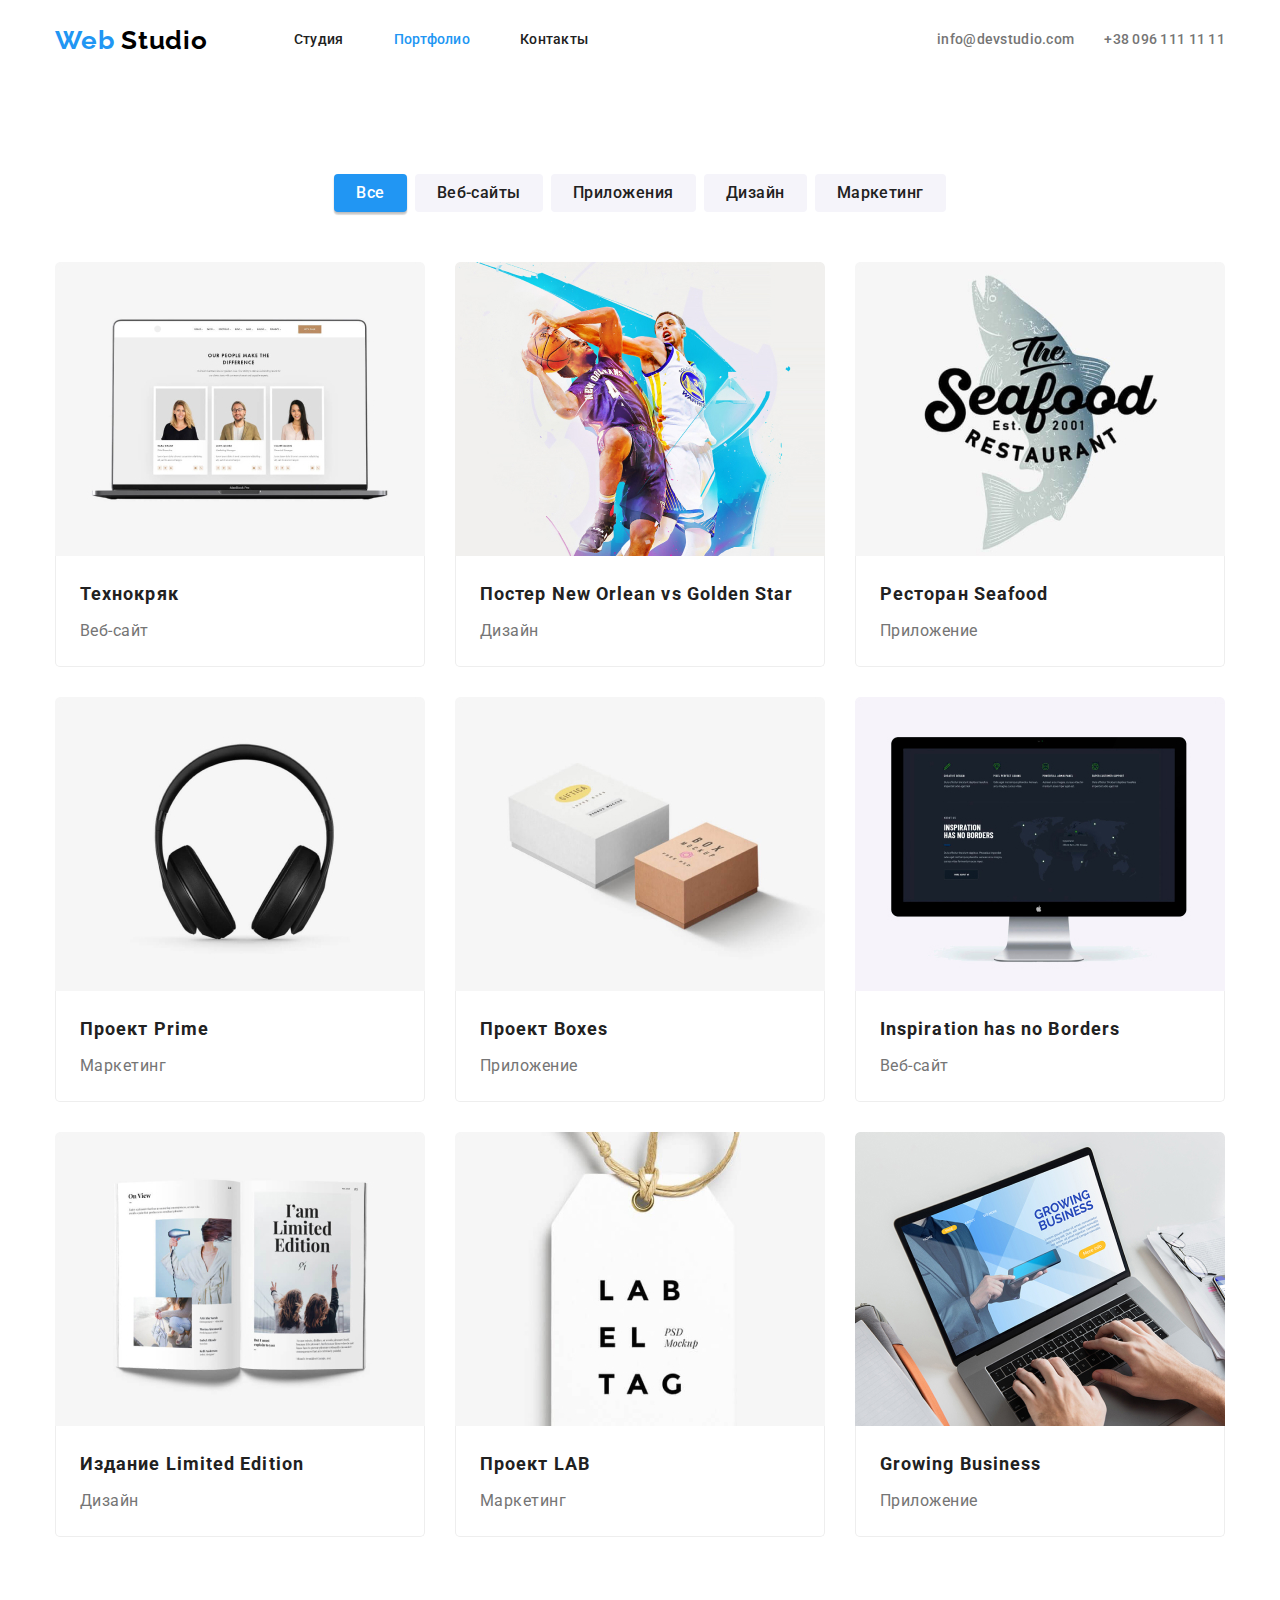
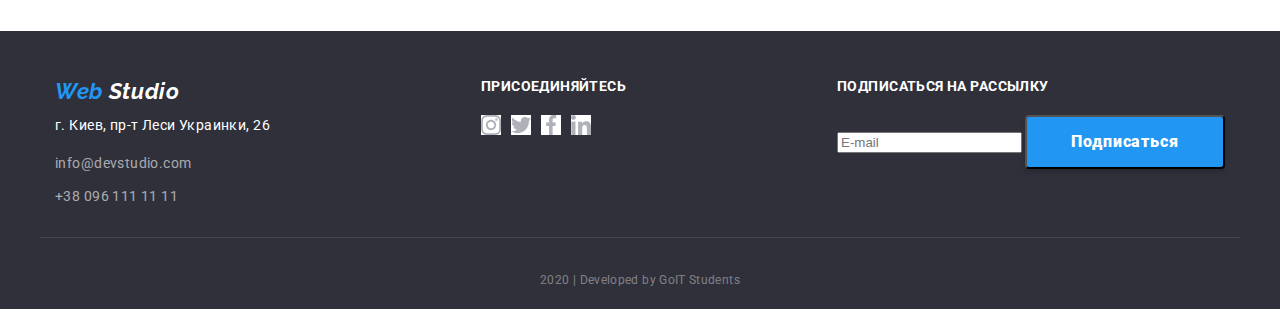
==== portfolio.html @ 49437a62 "initial" ====
<!DOCTYPE html>
<html lang="en">
<head>
  <meta charset="UTF-8">
  <meta name="viewport" content="width=device-width, initial-scale=1.0">
  <link href="https://fonts.googleapis.com/css2?family=Raleway:wght@700&family=Roboto:wght@400;500;700;900&display=swap" rel="stylesheet">
  <link rel="stylesheet" href="./css/styles.css">
  <title>Portfolio</title>
</head>
<body>
  <header>
    <div class="container topline">
      <nav class="main-nav"> 
        <a href="./index.html" class="logo ancor"><span class="web">Web</span> Studio</a>
  
        <ul class="site-nav list">
          <li class="item"><a href="./index.html" class="link ancor">Студия</a></li>
          <li class="item"><a href="./portfolio.html" class="link current ancor">Портфолио</a></li>
          <li class="item"><a href="#" class="link ancor">Контакты</a></li>
        </ul>
      </nav>
  
      <ul class="site-auth list">
        <li class="item"><a href="mailto:info@devstudio.com" class="link ancor">
          <!-- <img src="./images/mail.svg" alt="иконка"/> -->
          info@devstudio.com</a></li>
        <li class="item"><a href="tel:+380961111111" class="link ancor">
          <!-- <img src="./images/tel.svg" alt="иконка"/> -->
          +38 096 111 11 11</a></li>
      </ul>
    </div>
  </header>

  <main class="main">

  <!-- Filters -->
  <section class="filters">
    <h2 class="visually-hidden">Фильтры</h2> 
    <ul class="list container">
      <div class="filters-list">
        <li class="item"><a href="#" class="button-primary ancor">Все</a></li>
        <li class="item"><a href="#" class="button-secondary ancor">Веб-сайты</a></li>
        <li class="item"><a href="#" class="button-secondary ancor">Приложения</a></li>
        <li class="item"><a href="#" class="button-secondary ancor">Дизайн</a></li>
        <li class="item"><a href="#" class="button-secondary ancor">Маркетинг</a></li>
      </div>
    </ul>
  </section>

  
  <!-- Rows -->
  <section class="rows">
    <h1 class="visually-hidden">Примеры работ</h1> 
    <div class="container">
      <ul class="examples list flex-examples">
        <li class="flex-examples-elements">
          <a href="#"><img src="./images/techno.jpg" alt="Технокряк" width="370"></a>
          <div class="card-content">
            <p class="examples-text">Технокряк это современная площадка распространения коронавируса. Компании используют эту платформу для цифрового шпионажа и атак на защищённые сервера конкурентов.</p>
            <h2 class="examples-headings">Технокряк</h2>
            <p class="examples-type">Веб-сайт</p>
          </div>
        </li>
        <li class="flex-examples-elements">
          <a href="#"><img src="./images/poster.jpg" alt="Постер New Orlean vs Golden Stars" width="370"></a>
          <div class="card-content">
            <p class="examples-text">Технокряк это современная площадка распространения коронавируса. Компании используют эту платформу для цифрового шпионажа и атак на защищённые сервера конкурентов.</p>
            <h2 class="examples-headings">Постер New Orlean vs Golden Star</h2>
            <p class="examples-type">Дизайн</p>
          </div>
        </li>
        <li class="flex-examples-elements">
          <a href="#"><img src="./images/seafood.jpg" alt="Ресторан Seafood" width="370"></a>
          <div class="card-content">
            <p class="examples-text">Технокряк это современная площадка распространения коронавируса. Компании используют эту платформу для цифрового шпионажа и атак на защищённые сервера конкурентов.</p>
            <h2 class="examples-headings">Ресторан Seafood</h2>
            <p class="examples-type">Приложение</p>
          </div>
        </li>
        <li class="flex-examples-elements">
          <a href="#"><img src="./images/headphones.jpg" alt="Наушники" width="370"></a>
          <div class="card-content">
            <p class="examples-text">Технокряк это современная площадка распространения коронавируса. Компании используют эту платформу для цифрового шпионажа и атак на защищённые сервера конкурентов.</p>
            <h2 class="examples-headings">Проект Prime</h2>
            <p class="examples-type">Маркетинг</p>
          </div>
        </li>
        <li class="flex-examples-elements">
          <a href="#"><img src="./images/boxes.jpg" alt="Ящики" width="370"></a>
          <div class="card-content">
            <p class="examples-text">Технокряк это современная площадка распространения коронавируса. Компании используют эту платформу для цифрового шпионажа и атак на защищённые сервера конкурентов.</p>
            <h2 class="examples-headings">Проект Boxes</h2>
            <p class="examples-type">Приложение</p>
          </div>
        </li>
        <li class="flex-examples-elements">
          <a href="#"><img src="./images/comp.jpg" alt="Монитор" width="370"></a>
          <div class="card-content">
            <p class="examples-text">Технокряк это современная площадка распространения коронавируса. Компании используют эту платформу для цифрового шпионажа и атак на защищённые сервера конкурентов.</p>
            <h2 class="examples-headings">Inspiration has no Borders</h2>
            <p class="examples-type">Веб-сайт</p>
          </div>
        </li>
        <li class="flex-examples-elements">
          <a href="#"><img src="./images/magazine.jpg" alt="Журнал" width="370"></a>
          <div class="card-content">
            <p class="examples-text">Технокряк это современная площадка распространения коронавируса. Компании используют эту платформу для цифрового шпионажа и атак на защищённые сервера конкурентов.</p>
            <h2 class="examples-headings">Издание Limited Edition</h2>
            <p class="examples-type">Дизайн</p>
          </div>
        </li>
        <li class="flex-examples-elements">
          <a href="#"><img src="./images/lab.jpg" alt="Этикетка" width="370"></a>
          <div class="card-content">
            <p class="examples-text">Технокряк это современная площадка распространения коронавируса. Компании используют эту платформу для цифрового шпионажа и атак на защищённые сервера конкурентов.</p>
            <h2 class="examples-headings">Проект LAB</h2>
            <p class="examples-type">Маркетинг</p>
          </div>
        </li>
        <li class="flex-examples-elements">
          <a href="#"><img src="./images/desctop.jpg" alt="Ноутбук" width="370"></a>
          <div class="card-content">
            <p class="examples-text">Технокряк это современная площадка распространения коронавируса. Компании используют эту платформу для цифрового шпионажа и атак на защищённые сервера конкурентов.</p>
            <h2 class="examples-headings">Growing Business</h2>
            <p class="examples-type">Приложение</p>
          </div>
        </li>
    </ul>
     
    </div>
    
  </section>

</main>

 <!-- Footer -->  
 <footer class="footer">
  <div class="container footer-flex">
    <address class="address footer-container">
      <p class="footer-logo"><span class="web">Web</span> Studio</p>
      <p class="exact-address">г. Киев, пр-т Леси Украинки, 26</p> 
      <a href="mailto:info@devstudio.com" class="footer-contact ancor">info@devstudio.com</a>
      <a href="tel:+380961111111" class="footer-contact ancor">+38 096 111 11 11</a>
    </address>

    <div class="connect-container footer-container">
      <p class="connect">Присоединяйтесь</p>
    <ul class="list icons-footer">
      <li class="icon"><a href="#" aria-label="Ссылка на Instagram"><img src="./images/insta_white.svg" alt="Instagram"></a></li>
      <li class="icon"><a href="#" aria-label="Ссылка на Twitter"><img src="./images/twit.svg" alt="Twitter"></a></li>
      <li class="icon"><a href="#" aria-label="Ссылка на Facebook"><img src="./images/fb.svg" alt="Facebook"></a></li>
      <li class="icon"><a href="#" aria-label="Ссылка на Linkedin"><img src="./images/in.svg" alt="Linkedin"></a></li>
    </ul>
    </div>
      
    <div class="footer-container">
      <p class="connect">Подписаться на рассылку</p>
      <input type="email" placeholder="E-mail" class="email">
      <button class="button btn-add">Подписаться</button>
    </div>
    
  </div>
  <p class="copyright">2020 | Developed by GoIT Students </p> 

</footer>

</body>

</html>
---- css/styles.css ----
/* Палитра */
:root {
  --primary-text-color: #757575;
  --titles-text-color: #212121;
  --accent-text-color: #2196F3;
  --main-title-color: #FFFFFF;
  --logo-text-color: #000000;
  --header-background-color: #FFFFFF;
  --main-background-color: #ffffff;
  --team-background-color: #F5F4FA;
  --footer-background-color: #2F303A;
  --footer-opaque-color: rgba(255, 255, 255, 0.6);
  --signature-text-color: rgba(255, 255, 255, 0.4);
}

/* Утилиты */
html {
  box-sizing: border-box;
}

*,
*::before,
*::after {
  box-sizing: inherit;
}

/* хотя можно было просто к <ul> и <a> применить глобально */
.list {
  list-style: none;
  padding: 0;
  margin: 0;
}

.ancor {
  text-decoration: none;
}

img {
 display: block;
 max-width: 100%;
 height: auto;
}

h1, h2, h3 {
  margin-top: 0;
}

.visually-hidden {
  position: absolute;
  clip: rect(0 0 0 0);
  width: 1px;
  height: 1px;
  margin: -1px;
}

body {
  color: var(--primary-text-color);
  font-family: Roboto, sans-serif;
  font-weight: 400;
  font-size: 14px;
  line-height: 1.71;
  margin: 0;
}

.container {
  width: 1200px;
  padding-left: 15px;
  padding-right: 15px;
  margin-left: auto;
  margin-right: auto;
  /* outline: 1px solid red; */
 
}


/* Header */

header {
  background-color: var(--header-background-color);
}

.logo {
  display: block;
  padding-top: 25px;
  padding-bottom: 25px;

  font-family: Raleway;
  font-style: normal;
  font-weight: 700;
  font-size: 26px;
  line-height: 1.19;
  letter-spacing: 0.03em;
  color: var(--logo-text-color);
  }

.logo .web {
  color: var(--accent-text-color);
}

/* Whole header */
.topline {
  display: flex;
  align-items: center;
}


/* Main nav  */
.main-nav {
  display: flex;
  
}

/* Site nav */
.site-nav {
  display: flex;
  margin-left: 86px;
}

.site-nav .item + .item {
  margin-left: 50px;
}

.site-nav .link {
  display: block;
  padding-top: 32px;
  padding-bottom: 32px;

  font-weight: 500;
  line-height: 1.14;
  letter-spacing: 0.02em;
  color: var(--titles-text-color);
  
}

.site-nav .link:hover,
.site-nav .link:focus {
  color: var(--accent-text-color);
}

.site-nav .link.current {
  color: var(--accent-text-color);
}

/* Site auth */
.site-auth {
  display: flex;
  margin-left: auto;
}

.site-auth .item + .item {
  margin-left: 30px;
}

.site-auth .link {
  display: block;
  padding-top: 32px;
  padding-bottom: 32px;

  font-weight: 500;
  line-height: 1.14;
  letter-spacing: 0.02em;
  color: var(--primary-text-color);
}

.site-auth .link:hover,
.site-auth .link:focus {
  color: var(--accent-text-color);
}

/* Hero */
.hero {
  text-align: center;
}

.hero .hero-title {
  margin-top: o;
  margin-bottom: 46px;
  
  font-weight: 900;
  font-size: 44px;
  line-height: 1.36;
  letter-spacing: 0.06em;
  text-transform: uppercase;
  color: var(--main-title-color);
  background-color: #2196F3; /* will be removed later */
}

/* Buttons */
/* button for index.html */
.button {
  display: inline-block;
  border-radius: 4px;
  padding: 10px 32px;
  min-width: 200px;
  text-align: center;

  font-weight: 700;
  font-size: 16px;
  line-height: 1.87;
  letter-spacing: 0.06em;
  color: var(--main-title-color);
  background-color: var(--accent-text-color);
  box-shadow: 0px 4px 4px rgba(0, 0, 0, 0.15);

}

/* buttons for portfolio.html */
.button-primary {
  display: inline-block;
  border-radius: 4px;
  padding: 6px 22px;
  text-align: center;

  font-weight: 500;
  font-size: 16px;
  line-height: 1.62;
  letter-spacing: 0.03em;
  color: var(--main-title-color);
  background-color: var(--accent-text-color);
  box-shadow: 0px 2px 2px rgba(0, 0, 0, 0.12), 0px 1px 2px rgba(0, 0, 0, 0.08), 0px 3px 1px rgba(0, 0, 0, 0.1);

}

.button-secondary {
  display: inline-block;
  border-radius: 4px;
  padding: 6px 22px;
  text-align: center;

  font-weight: 500;
  font-size: 16px;
  line-height: 1.62;
  letter-spacing: 0.03em;
  color: var(--titles-text-color);
  background-color: var(--team-background-color);
}

/* Advantages */
.advantages {
  padding-top: 94px;
  
  background-color: var(--main-background-color);
}

.advantages-list {
  display: flex;
  flex-wrap: wrap;
  padding-bottom: 94px;

  border-bottom: 1px solid #ECECEC;
}

.advantages .advantages-titles {
  margin-bottom: 10px;

  font-weight: 700;
  font-size: 14px;
  line-height: 1.14x;
  letter-spacing: 0.03em;
  text-transform: uppercase;
  color: var(--titles-text-color);
}

.advantages .advantages-text {
  margin-top: 0;
  margin-bottom: 0;

  letter-spacing: 0.03em;
}

.list .advan-img {
  margin-bottom: 30px;
}

.advantages-item {
  width: calc((100% - 90px) / 4);
}

.advantages-item + .advantages-item {
  margin-left: 30px;
}

/* General for specialization, team and customers h2*/
.section-title {
  margin-bottom: 50px;

  font-weight: 700;
  font-size: 36px;
  line-height: 1.17;
  text-align: center;
  letter-spacing: 0.03em;
  color: var(--titles-text-color);
  
}

/* What we do */
.spec-list {
  display: flex;
  flex-wrap: wrap;
}

.spec-item {
  width: calc((100% - 60px) / 3);
}

.spec-item + .spec-item {
  margin-left: 30px;
}

.specialization {
  padding-top: 94px;
  padding-bottom: 94px;

  background-color: var(--main-background-color);
}

.specialization .spec-titles {
  font-weight: 700;
  font-size: 14px;
  line-height: 1.14;
  letter-spacing: 0.03em;
  text-transform: uppercase;
  color: var(--main-title-color);
  background-color: var(--accent-text-color); /* временно */
}

/* Our team */
.team {
  padding-top: 94px;
  padding-bottom: 94px;

  background-color: var(--team-background-color);
}

.team-list {
  display: flex;
  flex-grow: wrap;
}

.team-item {
  width: calc((100% - 90px) / 4);
  text-align: center;
  box-shadow: 0px 2px 1px rgba(0, 0, 0, 0.2), 0px 1px 1px rgba(0, 0, 0, 0.14), 0px 1px 3px rgba(0, 0, 0, 0.12);
  background: #FFFFFF;
  border-radius: 4px;
  overflow: hidden;
}

.team-item + .team-item {
  margin-left: 30px;
}

.team .team-names {
  padding-top: 30px;
  margin-bottom: 10px;

  font-weight: 500;
  font-size: 16px;
  line-height: 1.19;
  letter-spacing: 0.03em;
  color: var(--titles-text-color);
}

.team .team-jobs {
  margin-top: 0;
  margin-bottom: 16px;

  font-size: 16px;
  line-height: 1.19;
  letter-spacing: 0.03em;
}

.icons-list {
  display: flex;
  justify-content: center;
  padding-bottom: 24px;
}

.icons-list > li + li {
  margin-left: 10px;
}



/* Regular customers */
.customers {
  padding-top: 94px;
  padding-bottom: 94px;

  background-color: var(--main-background-color);
}

.customers-list {
  display: flex;
  flex-wrap: wrap;
  justify-content: center;
}

.customers-item {
  width: calc((100% - 150px) / 6);
}

.customers-item + .customers-item {
  margin-left: 30px;
}

/* Footer */
/* Adress  */
.footer {
  background-color: var(--footer-background-color);
}

.footer-flex {
  display: flex;
  justify-content: space-between;

  border-bottom: 1px solid rgba(255, 255, 255, 0.1);
}

.footer-container {
  display: block; 
}

.footer-logo {
  display: block;
  margin-top: 48px;
  margin-bottom: 10px;

  font-family: Raleway;
  font-weight: 700;
  font-size: 22px;
  line-height: 1.18;
  letter-spacing: 0.03em;
  color: var(--main-title-color);
}

.footer-logo .web{
  color: var(--accent-text-color);
}

.address {
  padding-bottom: 28px;
}
.address .exact-address {
  margin-top: 0;
  
  font-style: normal;
  letter-spacing: 0.03em;
  color: var(--main-title-color);
}

.address .footer-contact {
  display: block;
  margin-top: 9px;

  font-style: normal;
  letter-spacing: 0.03em;
  color: var(--footer-opaque-color);
}

/* Connect social  */
.icons-footer {
  display: flex;
}

.icons-footer .icon + .icon {
  margin-left: 10px;
}

.footer .connect {
  margin-top: 48px;
  margin-bottom: 21px;

  font-weight: 700;
  line-height: 1.14;
  letter-spacing: 0.03em;
  text-transform: uppercase;
  color: var(--main-title-color);
}

.connect .email {
  display: block;

  font-size: 16px;
  line-height: 1.87;
  letter-spacing: 0.03em;
  color: var(--footer-opaque-color);
}

input::placeholder {
  width: 270px;
}

.btn-add {
  font-weight: 900;
  font-family: Roboto;
}

.copyright {
  padding-top: 18px;
  padding-bottom: 17px;

  font-size: 12px;
  line-height: 2;
  text-align: center;
  letter-spacing: 0.03em;
  color: var(--signature-text-color);
}

/* Portfolio.css (exept buttons) */
/* Filters  */
.filters {
  padding-top: 93px;
  padding-bottom: 50px;
}

.filters-list {
  display: flex;
  justify-content: center;
}

.filters-list .item + .item {
  margin-left: 8px;
}

/* Examples  */
.rows {
  padding-bottom: 94px;
}
.flex-examples {
  display: flex;
  flex-wrap: wrap;
}

.flex-examples-elements {
  width: calc((100% - 60px) / 3);
  border-top-left-radius: 5px;
  border-top-right-radius: 5px;
  overflow: hidden;
}

.flex-examples-elements:not(:nth-child(3n)) {
  margin-right: 30px;
}

.flex-examples-elements:not(:nth-last-child(-n+3)) {
  margin-bottom: 30px;
}

.card-content {
  border-bottom: 1px solid #EEEEEE;
  border-left: 1px solid #EEEEEE;
  border-right: 1px solid #EEEEEE;
  border-bottom-left-radius: 5px;
  border-bottom-right-radius: 5px;
}

.examples .examples-headings {
  padding-top: 20px;
  margin-bottom: 4px;
  padding-left: 24px;
  padding-right: 24px;

  font-weight: 700;
  font-size: 18px;
  line-height: 2;
  letter-spacing: 0.06em;
  color: var(--titles-text-color);
}

.examples .examples-type {
  margin-top: 0;
  margin-bottom: 0;
  padding-bottom: 20px;
  padding-left: 24px;
  padding-right: 24px;

  font-style: normal;
  font-size: 16px;
  line-height: 1.87;
  letter-spacing: 0.03em;
  color: var(--primary-text-color);
}

.examples .examples-text {
  display: none;   /* временно */

  font-size: 18px;
  line-height: 1.55;
  letter-spacing: 0.03em;
  color: var(--main-title-color);
  background-color: var(--accent-text-color); /* temporary */
}

.main {
  background-color: var(--main-title-color);
}
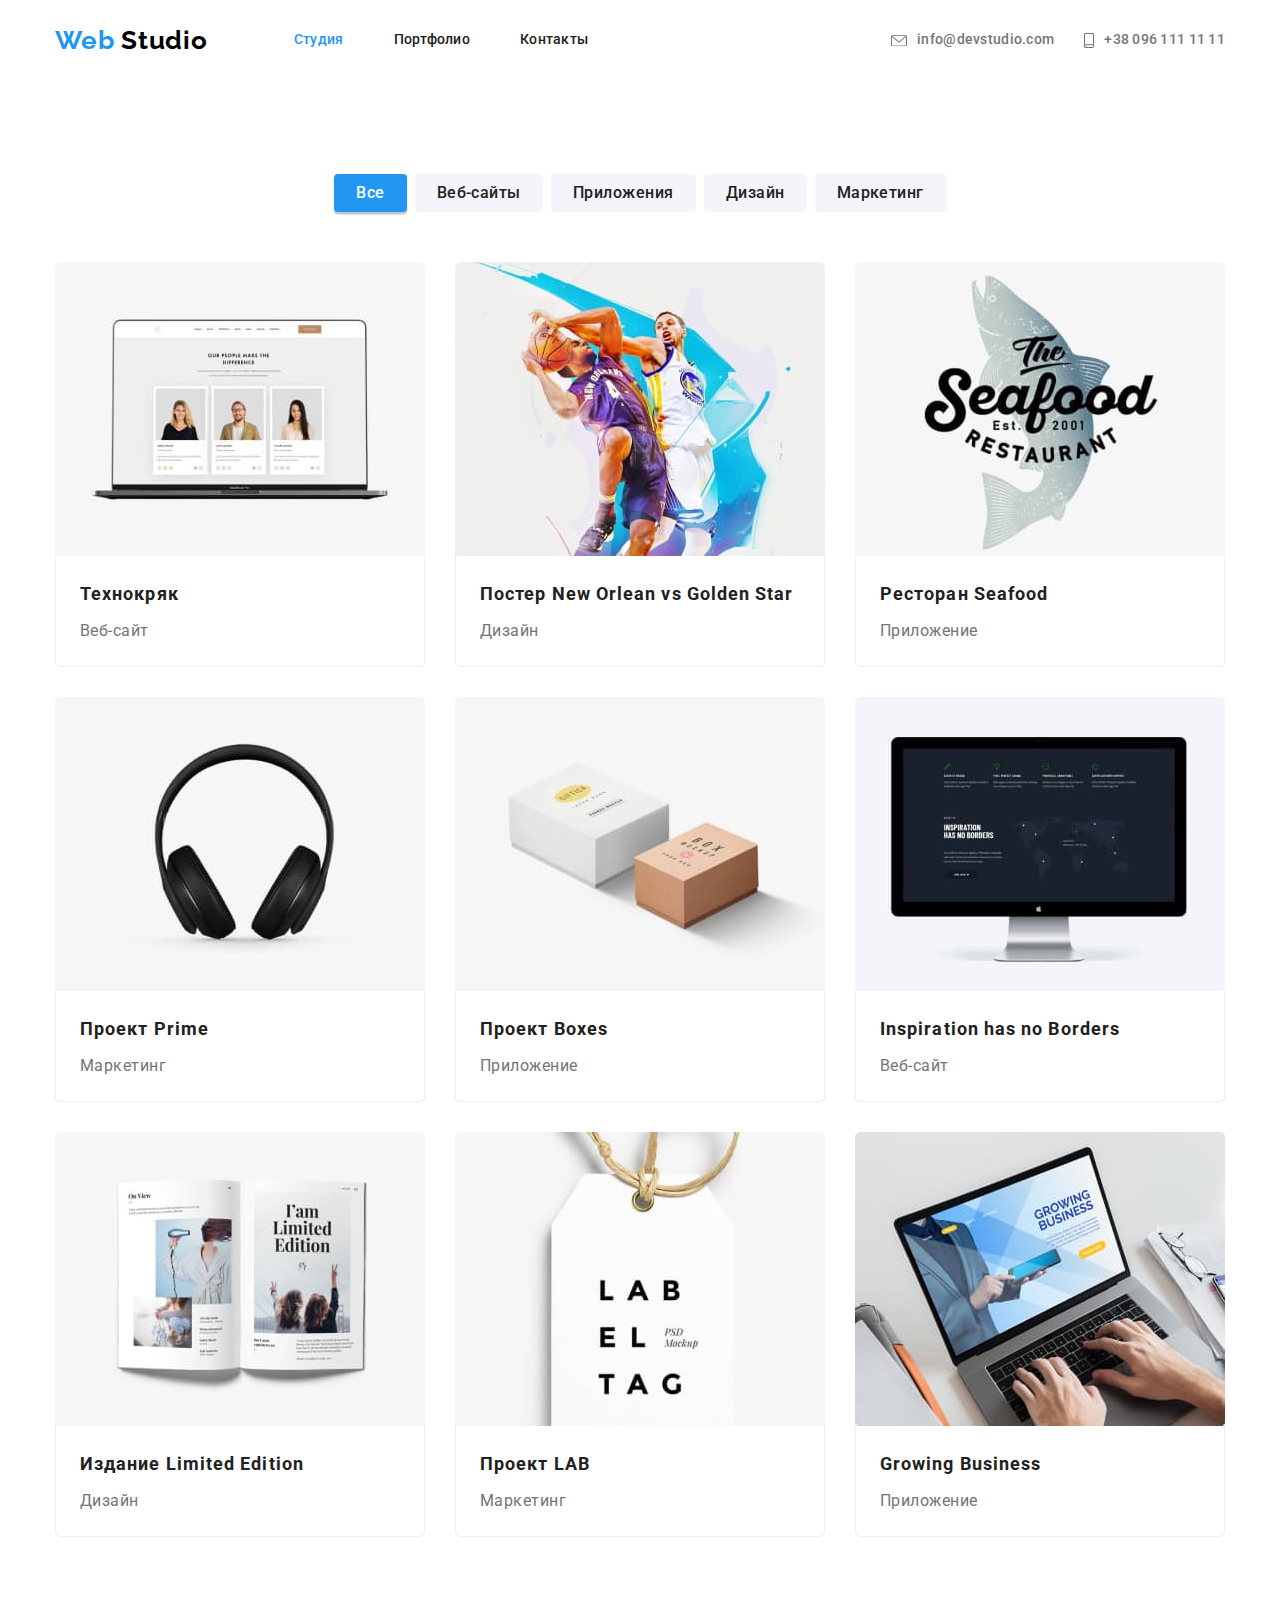
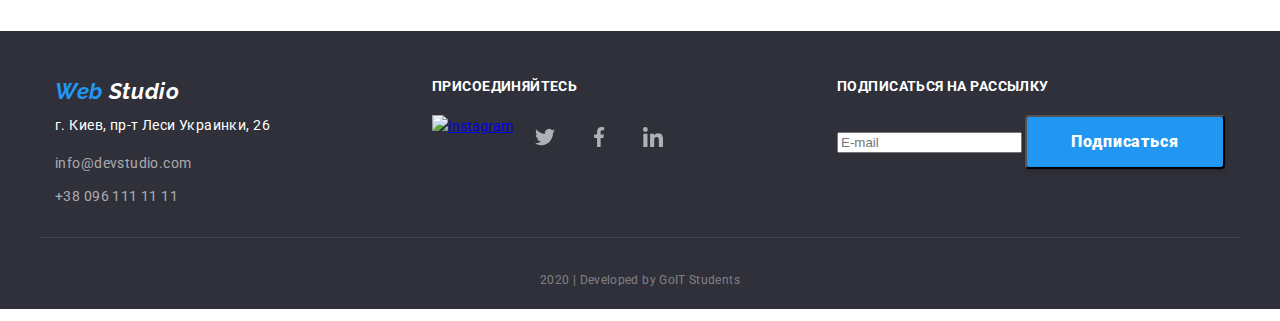
==== commit 16b761b6: "adds icons to advantages" ====
--- a/portfolio.html
+++ b/portfolio.html
@@ -8,28 +8,32 @@
   <title>Portfolio</title>
 </head>
 <body>
+
   <header>
     <div class="container topline">
       <nav class="main-nav"> 
         <a href="./index.html" class="logo ancor"><span class="web">Web</span> Studio</a>
   
         <ul class="site-nav list">
-          <li class="item"><a href="./index.html" class="link ancor">Студия</a></li>
-          <li class="item"><a href="./portfolio.html" class="link current ancor">Портфолио</a></li>
+          <li class="item"><a href="./index.html" class="link current ancor">Студия</a></li>
+          <li class="item"><a href="./portfolio.html" class="link ancor">Портфолио</a></li>
           <li class="item"><a href="#" class="link ancor">Контакты</a></li>
         </ul>
       </nav>
   
       <ul class="site-auth list">
-        <li class="item"><a href="mailto:info@devstudio.com" class="link ancor">
-          <!-- <img src="./images/mail.svg" alt="иконка"/> -->
-          info@devstudio.com</a></li>
-        <li class="item"><a href="tel:+380961111111" class="link ancor">
-          <!-- <img src="./images/tel.svg" alt="иконка"/> -->
-          +38 096 111 11 11</a></li>
+        <li class="item">
+          <a href="mailto:info@devstudio.com" class="link ancor mail">
+          info@devstudio.com</a>
+        </li>
+        <li class="item">
+          <a href="tel:+380961111111" class="link ancor tel">
+          +38 096 111 11 11</a>
+        </li>
       </ul>
     </div>
   </header>
+
 
   <main class="main">
 
--- a/css/styles.css
+++ b/css/styles.css
@@ -33,6 +33,7 @@
 
 .ancor {
   text-decoration: none;
+  cursor: pointer;
 }
 
 img {
@@ -73,6 +74,7 @@
 }
 
 
+
 /* Header */
 
 header {
@@ -152,9 +154,10 @@
 }
 
 .site-auth .link {
-  display: block;
+  display: inline-flex;
   padding-top: 32px;
-  padding-bottom: 32px;
+  padding-bottom: 32px; 
+  align-items: center;
 
   font-weight: 500;
   line-height: 1.14;
@@ -165,6 +168,25 @@
 .site-auth .link:hover,
 .site-auth .link:focus {
   color: var(--accent-text-color);
+}
+
+.site-auth .link::before {
+  content: "";
+  margin-right: 10px;
+  background-repeat: no-repeat;
+}
+
+.mail::before {
+  width: 16px;
+  height: 11px;
+  background-image: url('../images/mail.svg');
+}
+
+.tel::before {
+  width: 10px;
+  height: 15px;
+  background-image: url('../images/tel.svg');
+
 }
 
 /* Hero */
@@ -185,6 +207,25 @@
   background-color: #2196F3; /* will be removed later */
 }
 
+.overlay {
+  max-width: 1600px;
+  height: 600px;
+  margin-left: auto;
+  margin-right: auto;
+  background-image: linear-gradient(
+    to right, 
+    rgba(47, 48, 58, 0.8),
+    rgba(47, 48, 58, 0.8)
+  ),
+  url('../images/Header.jpg');
+
+  background-repeat: no-repeat;
+  background-position: center;
+  background-size: cover;
+
+  background-color: black;
+}
+
 /* Buttons */
 /* button for index.html */
 .button {
@@ -251,6 +292,7 @@
 }
 
 .advantages .advantages-titles {
+  margin-top: 30px;
   margin-bottom: 10px;
 
   font-weight: 700;
@@ -268,9 +310,6 @@
   letter-spacing: 0.03em;
 }
 
-.list .advan-img {
-  margin-bottom: 30px;
-}
 
 .advantages-item {
   width: calc((100% - 90px) / 4);
@@ -278,6 +317,33 @@
 
 .advantages-item + .advantages-item {
   margin-left: 30px;
+}
+
+.advantages-list .advantages-item::before {
+  content: "";
+  display: block;
+
+  width: 270px;
+  height: 120px;
+  background-repeat: no-repeat;
+  background-position: center;
+  background-color: var(--team-background-color);
+}
+
+.antenna::before {
+  background-image: url('../images/antenna.svg');
+}
+
+.clock::before {
+  background-image: url('../images/clock.svg');
+}
+
+.diagram::before {
+  background-image: url('../images/diagram.svg');
+}
+
+.astronaut::before {
+  background-image: url('../images/astronaut.svg');
 }
 
 /* General for specialization, team and customers h2*/
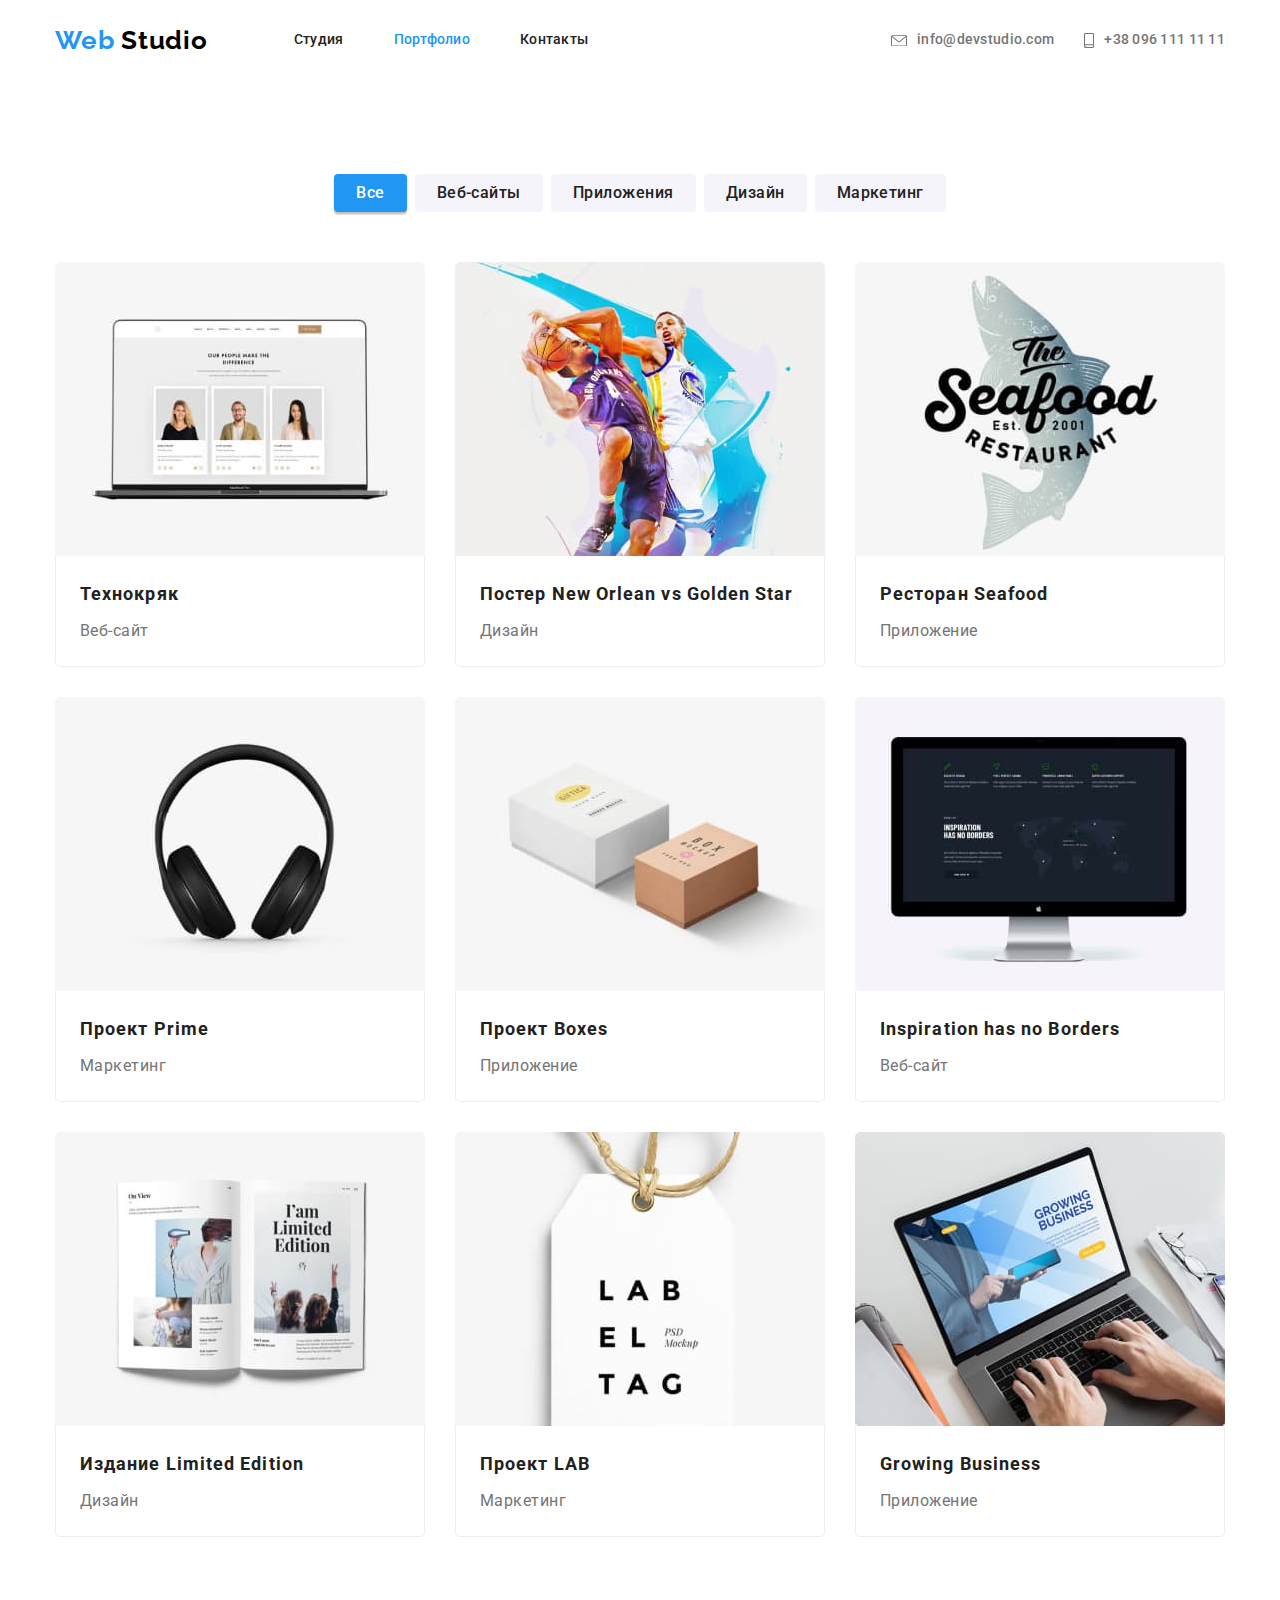
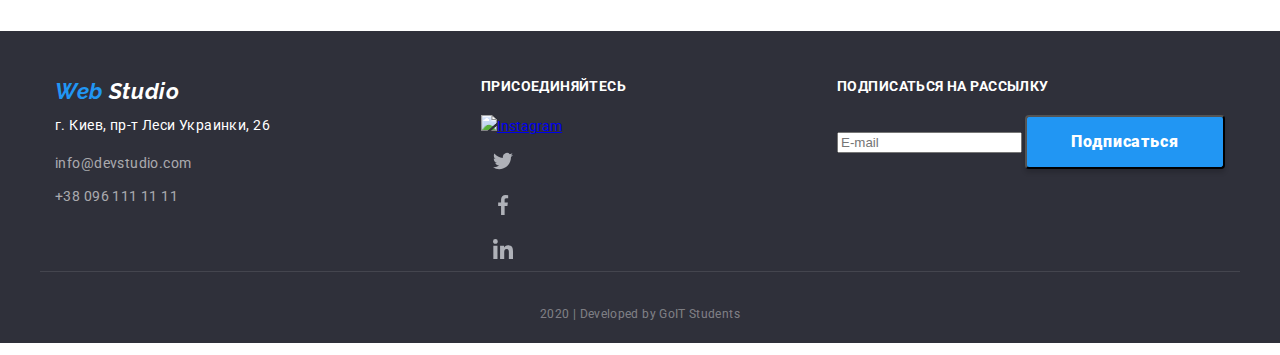
==== commit 371eb22e: "adds icons to social networks links" ====
--- a/portfolio.html
+++ b/portfolio.html
@@ -15,8 +15,8 @@
         <a href="./index.html" class="logo ancor"><span class="web">Web</span> Studio</a>
   
         <ul class="site-nav list">
-          <li class="item"><a href="./index.html" class="link current ancor">Студия</a></li>
-          <li class="item"><a href="./portfolio.html" class="link ancor">Портфолио</a></li>
+          <li class="item"><a href="./index.html" class="link ancor">Студия</a></li>
+          <li class="item"><a href="./portfolio.html" class="link ancor current">Портфолио</a></li>
           <li class="item"><a href="#" class="link ancor">Контакты</a></li>
         </ul>
       </nav>
--- a/css/styles.css
+++ b/css/styles.css
@@ -446,6 +446,29 @@
   margin-left: 10px;
 }
 
+.icons-list .social::before {
+  content: "";
+  display: inline-block;
+  width: 44px;
+  height: 44px;
+  background-repeat: no-repeat;
+}
+
+.icons-list .insta::before {
+  background-image: url('../images/insta.svg');
+}
+
+.icons-list .twitter::before {
+  background-image: url('../images/twit.svg');
+}
+
+.icons-list .facebook::before {
+  background-image: url('../images/fb.svg');
+}
+
+.icons-list .linkedin::before {
+  background-image: url('../images/in.svg');
+}
 
 
 /* Regular customers */
@@ -525,13 +548,6 @@
 }
 
 /* Connect social  */
-.icons-footer {
-  display: flex;
-}
-
-.icons-footer .icon + .icon {
-  margin-left: 10px;
-}
 
 .footer .connect {
   margin-top: 48px;
@@ -611,6 +627,12 @@
 
 .flex-examples-elements:not(:nth-last-child(-n+3)) {
   margin-bottom: 30px;
+}
+
+.flex-examples-elements:hover,
+.flex-examples-elements:focus {
+  box-shadow: 1px 4px 6px rgba(0, 0, 0, 0.16), 0px 4px 4px rgba(0, 0, 0, 0.06), 0px 1px 1px rgba(0, 0, 0, 0.12);
+  
 }
 
 .card-content {
@@ -619,6 +641,8 @@
   border-right: 1px solid #EEEEEE;
   border-bottom-left-radius: 5px;
   border-bottom-right-radius: 5px;
+  overflow: hidden;
+
 }
 
 .examples .examples-headings {
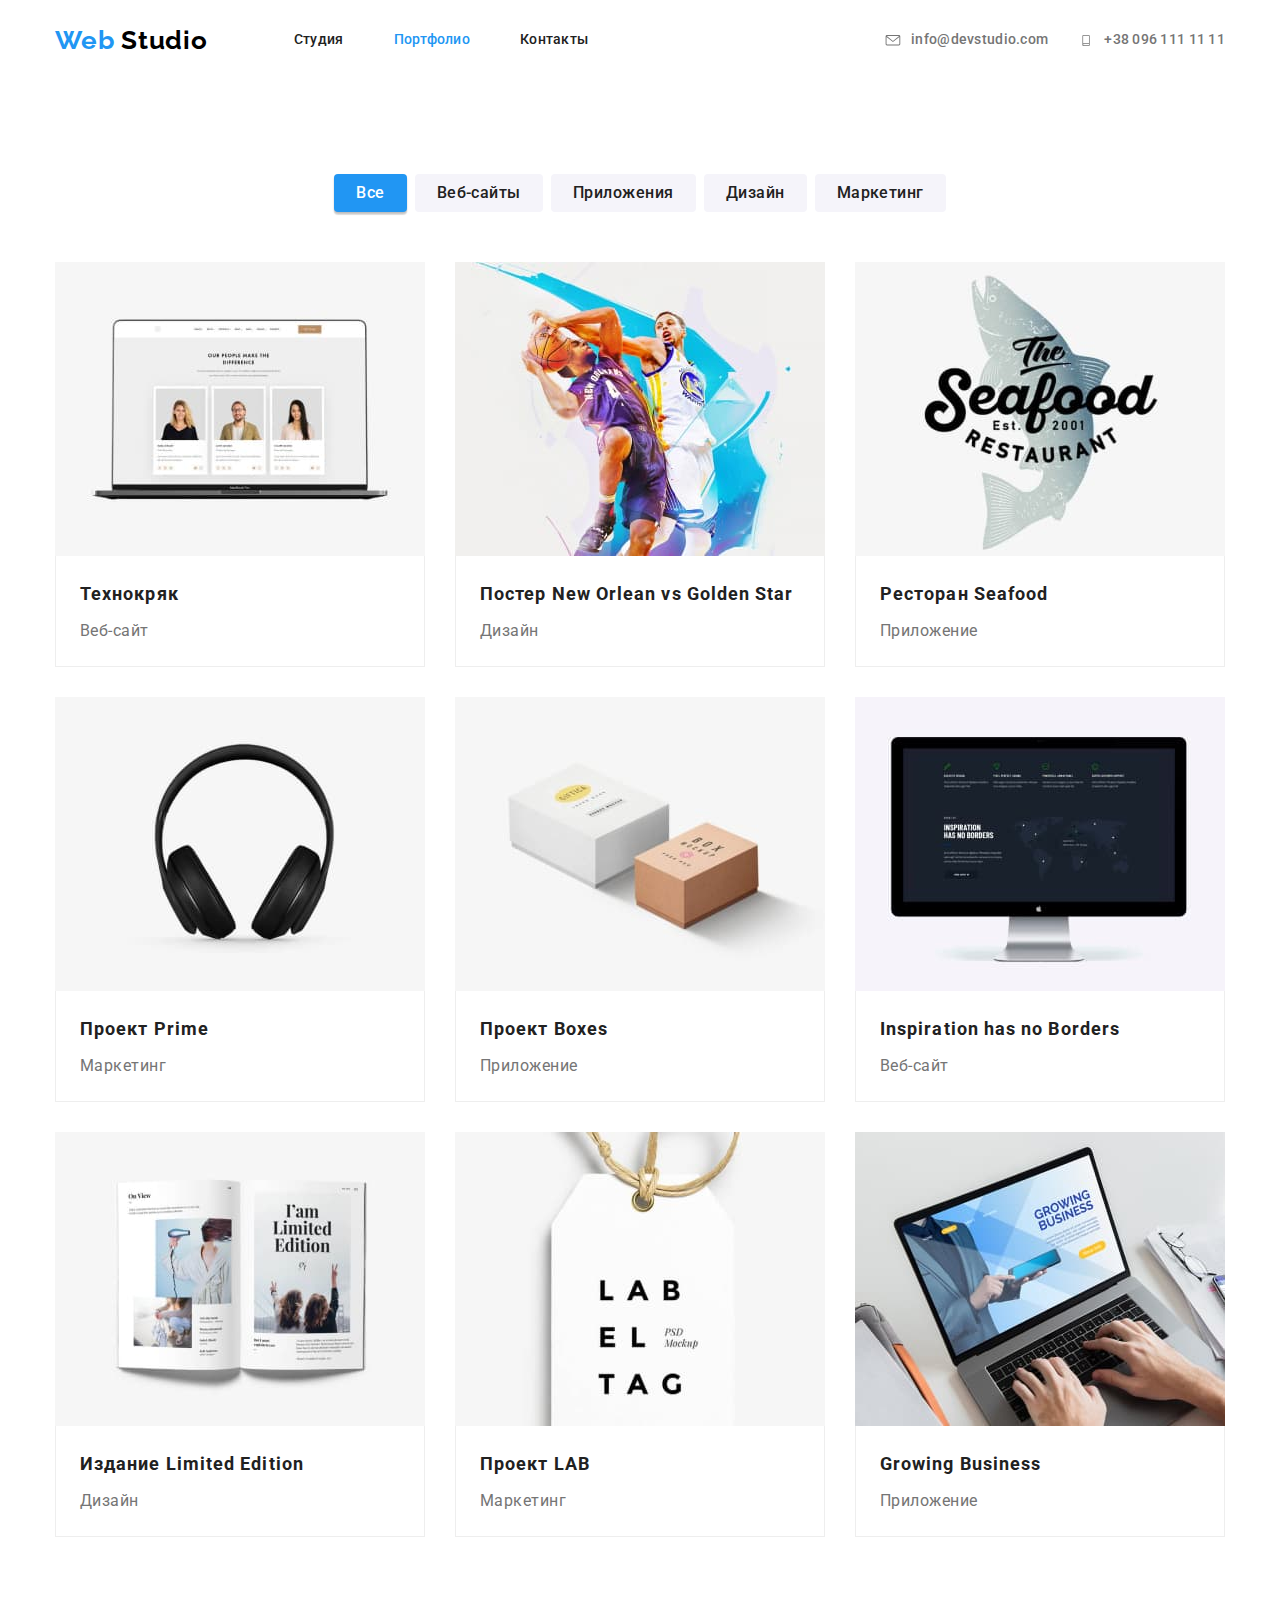
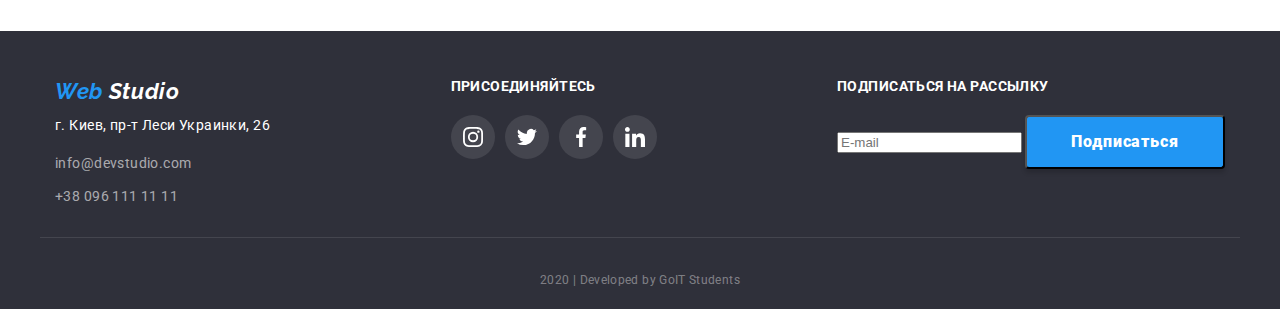
==== commit 37d24925: "updates portfolio header and footer" ====
--- a/portfolio.html
+++ b/portfolio.html
@@ -16,19 +16,30 @@
   
         <ul class="site-nav list">
           <li class="item"><a href="./index.html" class="link ancor">Студия</a></li>
-          <li class="item"><a href="./portfolio.html" class="link ancor current">Портфолио</a></li>
+          <li class="item"><a href="./portfolio.html" class="link current ancor">Портфолио</a></li>
           <li class="item"><a href="#" class="link ancor">Контакты</a></li>
         </ul>
       </nav>
   
       <ul class="site-auth list">
         <li class="item">
-          <a href="mailto:info@devstudio.com" class="link ancor mail">
-          info@devstudio.com</a>
+          <span class="site-auth-button">
+            <a href="mailto:info@devstudio.com" class="site-auth-link link">
+              <svg class="site-auth-icon" width="16" height="11.2">
+              <use href="./images/sprite.svg#icon-mail"></use>
+              </svg>
+            info@devstudio.com</a>
+          </span>
+          
         </li>
         <li class="item">
-          <a href="tel:+380961111111" class="link ancor tel">
-          +38 096 111 11 11</a>
+          <span class="site-auth-button">
+            <a href="tel:+380961111111" class="site-auth-link link">
+              <svg class="site-auth-icon" width="10" height="14.94">
+              <use href="./images/sprite.svg#icon-tel"></use>
+            </svg>
+              +38 096 111 11 11</a>
+          </span>
         </li>
       </ul>
     </div>
@@ -139,6 +150,7 @@
 
  <!-- Footer -->  
  <footer class="footer">
+
   <div class="container footer-flex">
     <address class="address footer-container">
       <p class="footer-logo"><span class="web">Web</span> Studio</p>
@@ -149,11 +161,32 @@
 
     <div class="connect-container footer-container">
       <p class="connect">Присоединяйтесь</p>
-    <ul class="list icons-footer">
-      <li class="icon"><a href="#" aria-label="Ссылка на Instagram"><img src="./images/insta_white.svg" alt="Instagram"></a></li>
-      <li class="icon"><a href="#" aria-label="Ссылка на Twitter"><img src="./images/twit.svg" alt="Twitter"></a></li>
-      <li class="icon"><a href="#" aria-label="Ссылка на Facebook"><img src="./images/fb.svg" alt="Facebook"></a></li>
-      <li class="icon"><a href="#" aria-label="Ссылка на Linkedin"><img src="./images/in.svg" alt="Linkedin"></a></li>
+      <ul class="icons-list list">
+        <li>
+          <a href="" aria-label="Ссылка на Instagram">
+          <svg class="team-icon" width="44" height="44">
+            <use href="./images/sprite.svg#icon-insta"></use>
+          </svg>
+        </a>
+      </li>
+        <li><a href="" aria-label="Ссылка на Twitter">
+          <svg class="team-icon" width="44" height="44">
+            <use href="./images/sprite.svg#icon-twit"></use>
+          </svg>
+        </a>
+      </li>
+        <li><a href="" aria-label="Ссылка на Facebook">
+          <svg class="team-icon" width="44" height="44">
+            <use href="./images/sprite.svg#icon-fb"></use>
+          </svg>
+        </a>
+      </li>
+        <li><a href="" aria-label="Ссылка на Linkedin">
+          <svg class="team-icon" width="44" height="44">
+            <use href="./images/sprite.svg#icon-in"></use>
+          </svg>
+        </a>
+      </li>
     </ul>
     </div>
       
@@ -165,7 +198,7 @@
     
   </div>
   <p class="copyright">2020 | Developed by GoIT Students </p> 
-
+  
 </footer>
 
 </body>
--- a/css/styles.css
+++ b/css/styles.css
@@ -11,6 +11,8 @@
   --footer-background-color: #2F303A;
   --footer-opaque-color: rgba(255, 255, 255, 0.6);
   --signature-text-color: rgba(255, 255, 255, 0.4);
+  --icons-color: #AFB1B8;
+  --icons-footer-background: rgba(255, 255, 255, 0.1);
 }
 
 /* Утилиты */
@@ -153,41 +155,45 @@
   margin-left: 30px;
 }
 
-.site-auth .link {
-  display: inline-flex;
+.site-auth-button {
+  display: inline-block;
   padding-top: 32px;
   padding-bottom: 32px; 
-  align-items: center;
-
+  color: var(--primary-text-color);
+}
+
+.site-auth-button .link {
   font-weight: 500;
   line-height: 1.14;
   letter-spacing: 0.02em;
+  text-decoration: none;
+  cursor: pointer;
   color: var(--primary-text-color);
 }
 
-.site-auth .link:hover,
-.site-auth .link:focus {
-  color: var(--accent-text-color);
-}
-
-.site-auth .link::before {
-  content: "";
-  margin-right: 10px;
-  background-repeat: no-repeat;
-}
-
-.mail::before {
+.site-auth-link {
+  display: flex;
+  align-items: center;
+  text-decoration: none;
+  color: var(--primary-text-color);
+}
+
+.site-auth-icon {
   width: 16px;
   height: 11px;
-  background-image: url('../images/mail.svg');
-}
-
-.tel::before {
-  width: 10px;
-  height: 15px;
-  background-image: url('../images/tel.svg');
-
-}
+  margin-right: 10px;
+}
+
+.site-auth-button:hover a, 
+.site-auth-button:focus a {
+  color: var(--accent-text-color);
+}
+
+.site-auth-button:hover svg, 
+.site-auth-button:focus svg {
+  --color4: var(--accent-text-color);
+}
+
 
 /* Hero */
 .hero {
@@ -310,7 +316,6 @@
   letter-spacing: 0.03em;
 }
 
-
 .advantages-item {
   width: calc((100% - 90px) / 4);
 }
@@ -319,31 +324,18 @@
   margin-left: 30px;
 }
 
-.advantages-list .advantages-item::before {
-  content: "";
-  display: block;
-
+.advantages-icon {
+  width: 70px;
+  height: 70px;
+}
+.advantages-icon-bcg {
+  display: flex;
   width: 270px;
   height: 120px;
-  background-repeat: no-repeat;
-  background-position: center;
+  justify-content: center;
+  align-items: center;
   background-color: var(--team-background-color);
-}
-
-.antenna::before {
-  background-image: url('../images/antenna.svg');
-}
-
-.clock::before {
-  background-image: url('../images/clock.svg');
-}
-
-.diagram::before {
-  background-image: url('../images/diagram.svg');
-}
-
-.astronaut::before {
-  background-image: url('../images/astronaut.svg');
+  border-radius: 4px;
 }
 
 /* General for specialization, team and customers h2*/
@@ -408,8 +400,8 @@
   text-align: center;
   box-shadow: 0px 2px 1px rgba(0, 0, 0, 0.2), 0px 1px 1px rgba(0, 0, 0, 0.14), 0px 1px 3px rgba(0, 0, 0, 0.12);
   background: #FFFFFF;
-  border-radius: 4px;
-  overflow: hidden;
+  /* border-radius: 4px;
+  overflow: hidden; */
 }
 
 .team-item + .team-item {
@@ -446,30 +438,18 @@
   margin-left: 10px;
 }
 
-.icons-list .social::before {
-  content: "";
-  display: inline-block;
+.team-icon {
   width: 44px;
   height: 44px;
-  background-repeat: no-repeat;
-}
-
-.icons-list .insta::before {
-  background-image: url('../images/insta.svg');
-}
-
-.icons-list .twitter::before {
-  background-image: url('../images/twit.svg');
-}
-
-.icons-list .facebook::before {
-  background-image: url('../images/fb.svg');
-}
-
-.icons-list .linkedin::before {
-  background-image: url('../images/in.svg');
-}
-
+  fill: var(--icons-color);
+  border-radius: 50%;
+}
+
+.team-icon:hover,
+.team-icon:focus {
+  fill: var(--main-title-color);
+  background-color: var(--accent-text-color);
+}
 
 /* Regular customers */
 .customers {
@@ -485,13 +465,41 @@
   justify-content: center;
 }
 
-.customers-item {
-  width: calc((100% - 150px) / 6);
-}
-
 .customers-item + .customers-item {
   margin-left: 30px;
 }
+
+.customers-item {
+  display: inline-flex;
+  width: calc((100% - 150px) / 6);
+  height: 90px;
+}
+
+.customers-link {
+  display: flex;
+  justify-content: center;
+  align-items: center;
+  width: 170px;
+  height: 90px;
+
+  border: 1px solid var(--icons-color);
+  border-radius: 4px;
+  cursor: pointer;
+}
+
+.customers-icon {
+  display: inline-flex; 
+  fill: var(--icons-color);
+}
+
+.customers-link:hover .customers-icon {
+  fill: var(--accent-text-color);   
+}
+
+.customers-link:hover {
+  border-color: #2196F3;
+}
+
 
 /* Footer */
 /* Adress  */
@@ -530,6 +538,7 @@
 .address {
   padding-bottom: 28px;
 }
+
 .address .exact-address {
   margin-top: 0;
   
@@ -558,6 +567,20 @@
   letter-spacing: 0.03em;
   text-transform: uppercase;
   color: var(--main-title-color);
+}
+
+.footer-container .team-icon {
+  width: 44px;
+  height: 44px;
+  fill: var(--main-title-color);
+  border-radius: 50%;
+  background-color: var(--icons-footer-background);
+}
+
+.team-icon:hover,
+.team-icon:focus {
+  fill: var(--main-title-color);
+  background-color: var(--accent-text-color);
 }
 
 .connect .email {
@@ -616,8 +639,8 @@
 
 .flex-examples-elements {
   width: calc((100% - 60px) / 3);
-  border-top-left-radius: 5px;
-  border-top-right-radius: 5px;
+  /* border-top-left-radius: 5px;
+  border-top-right-radius: 5px; */
   overflow: hidden;
 }
 
@@ -639,9 +662,9 @@
   border-bottom: 1px solid #EEEEEE;
   border-left: 1px solid #EEEEEE;
   border-right: 1px solid #EEEEEE;
-  border-bottom-left-radius: 5px;
+  /* border-bottom-left-radius: 5px;
   border-bottom-right-radius: 5px;
-  overflow: hidden;
+  overflow: hidden; */
 
 }
 
